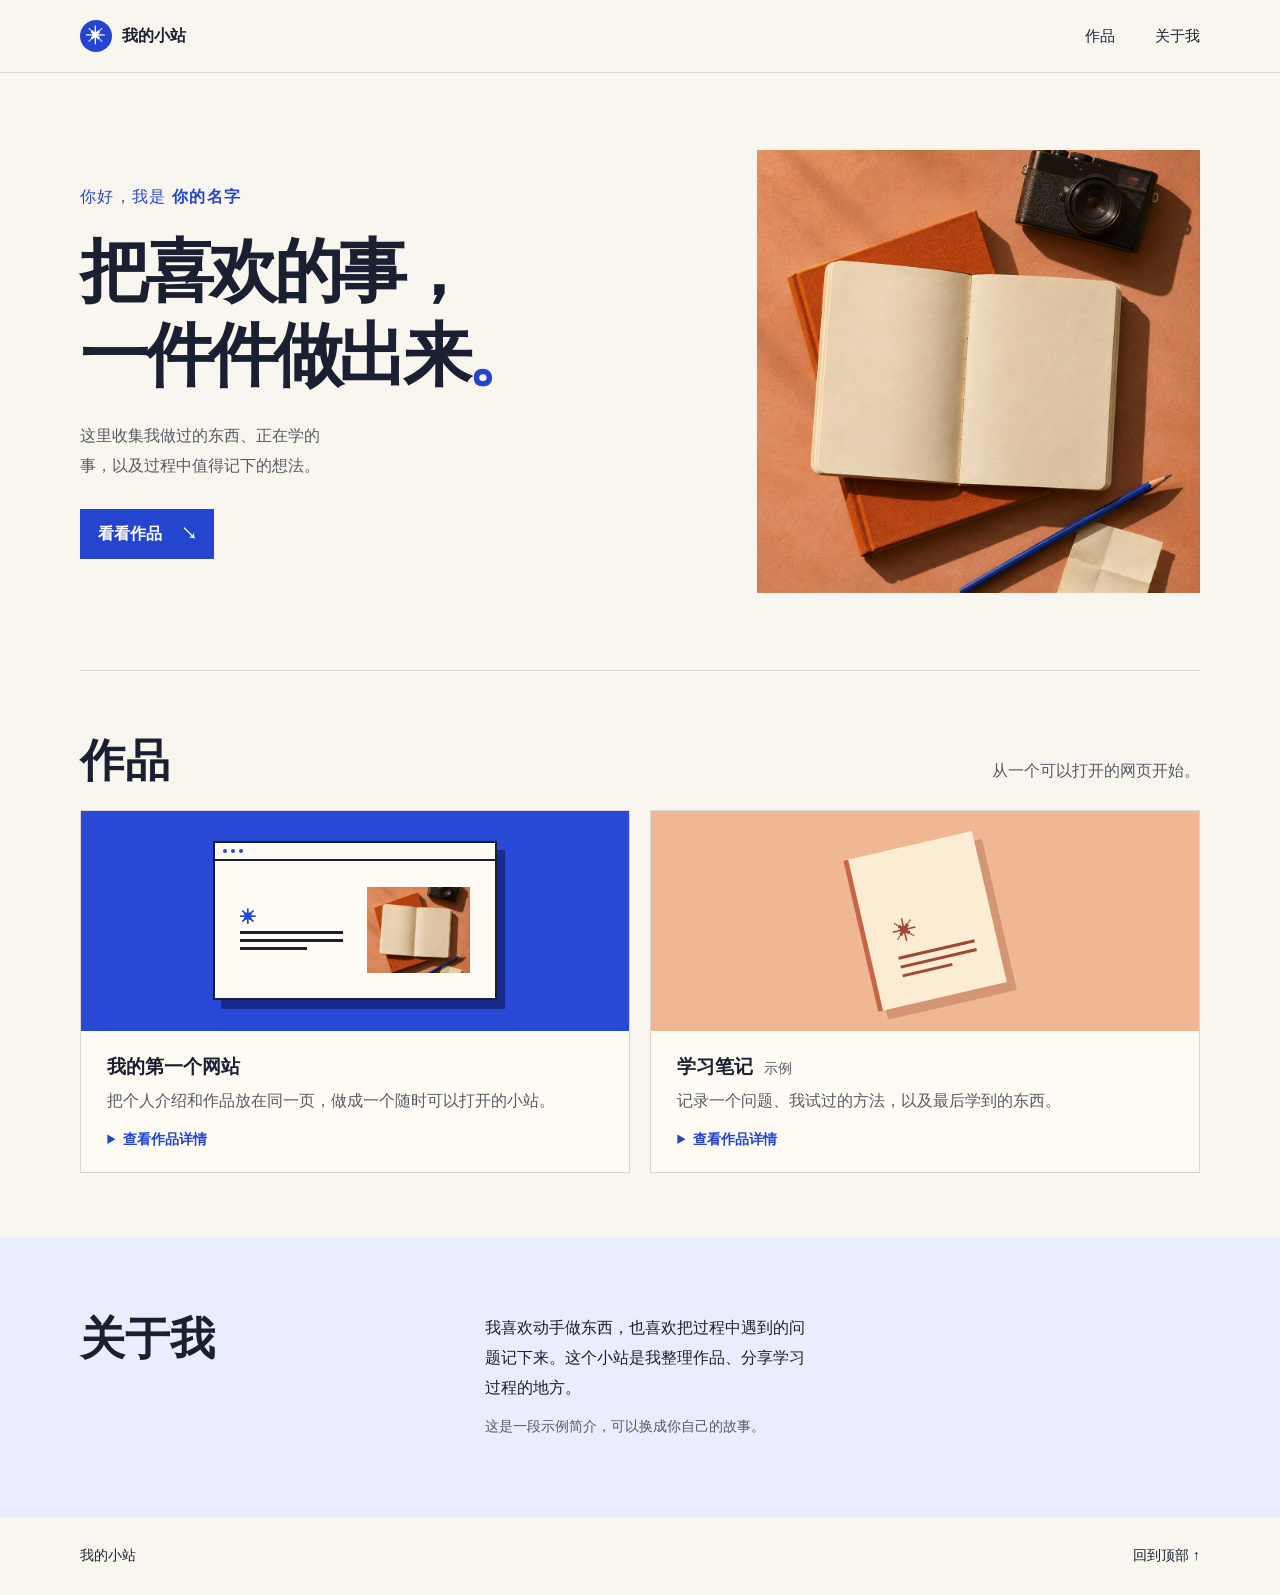
==== index.html @ 117539f8 "Add files via upload" ====
<!doctype html>
<html lang="zh-CN">
<head>
  <meta charset="utf-8">
  <meta name="viewport" content="width=device-width, initial-scale=1">
  <meta name="description" content="一个记录个人作品、兴趣和学习过程的小站。">
  <title>我的小站｜个人主页</title>
  <link rel="stylesheet" href="style.css">
</head>
<body id="top">
  <a class="skip-link" href="#main">跳到正文</a>
  <header class="site-header">
    <div class="container header-inner">
      <a class="wordmark" href="#top"><span class="mark" aria-hidden="true">✳</span> 我的小站</a>
      <nav aria-label="主导航">
        <a href="#projects">作品</a>
        <a href="#about">关于我</a>
      </nav>
    </div>
  </header>

  <main id="main">
    <section class="container hero" aria-labelledby="welcome">
      <div class="hero-content">
        <!-- 把这一行改成你的名字或昵称。 -->
        <p class="intro">你好，我是 <strong>你的名字</strong></p>
        <h1 id="welcome">把喜欢的事，<br>一件件做出来<span>。</span></h1>
        <p class="hero-description">这里收集我做过的东西、正在学的事，以及过程中值得记下的想法。</p>
        <a class="button" href="#projects">看看作品 <span aria-hidden="true">↘</span></a>
      </div>
      <img class="cover" src="assets/cover.jpg" width="1122" height="1402"
        alt="阳光下的空白速写本、橙色笔记本、蓝色铅笔和相机">
    </section>

    <section class="container projects" id="projects" aria-labelledby="projects-title">
      <div class="section-heading">
        <h2 id="projects-title">作品</h2>
        <p>从一个可以打开的网页开始。</p>
      </div>
      <div class="project-grid">
        <article class="project">
          <div class="project-art site-art" aria-hidden="true">
            <div class="mini-window">
              <div class="mini-bar"><i></i><i></i><i></i></div>
              <div class="mini-page">
                <div class="mini-copy"><b>✳</b><i></i><i></i><i></i></div>
                <img src="assets/cover.jpg" width="1122" height="1402" alt="" loading="lazy">
              </div>
            </div>
          </div>
          <div class="project-info">
            <h3>我的第一个网站</h3>
            <p>把个人介绍和作品放在同一页，做成一个随时可以打开的小站。</p>
            <details>
              <summary>查看作品详情</summary>
              <p>这个页面用 HTML 组织内容，用 CSS 调整排版和颜色。你可以打开源文件，换上自己的介绍、作品和照片。</p>
            </details>
          </div>
        </article>
        <article class="project">
          <div class="project-art notebook-art" aria-hidden="true">
            <div class="notebook"><span>✳</span><i></i><i></i><i></i></div>
          </div>
          <div class="project-info">
            <h3>学习笔记 <small>示例</small></h3>
            <p>记录一个问题、我试过的方法，以及最后学到的东西。</p>
            <details>
              <summary>查看作品详情</summary>
              <p>可以从三句话写起：今天想弄明白什么？我做了哪一步？下次要试什么？把这个例子换成你自己的第一篇笔记。</p>
            </details>
          </div>
        </article>
      </div>
    </section>

    <section class="about" id="about" aria-labelledby="about-title">
      <div class="container about-inner">
        <h2 id="about-title">关于我</h2>
        <!-- 以下为示例。写上你感兴趣的事、最近在做什么，以及这个网站想记录什么。 -->
        <div>
          <p>我喜欢动手做东西，也喜欢把过程中遇到的问题记下来。这个小站是我整理作品、分享学习过程的地方。</p>
          <p class="placeholder-note">这是一段示例简介，可以换成你自己的故事。</p>
        </div>
      </div>
    </section>
  </main>

  <footer class="container footer">
    <span>我的小站</span>
    <a href="#top">回到顶部 <span aria-hidden="true">↑</span></a>
  </footer>
</body>
</html>
---- style.css ----
:root {
  color-scheme: light;
  --page: #f8f6ef;
  --ink: #1a2031;
  --muted: #575a63;
  --blue: #2345d0;
  --line: #d9d7cf;
  --sans: "Microsoft YaHei", "PingFang SC", "Noto Sans CJK SC", sans-serif;
  --serif: "Songti SC", "STSong", "SimSun", serif;
}

*, *::before, *::after { box-sizing: border-box; }
html { scroll-behavior: smooth; }
body {
  margin: 0;
  background: var(--page);
  color: var(--ink);
  font-family: var(--sans);
  line-height: 1.65;
}
img { display: block; max-width: 100%; }
a { color: inherit; text-decoration: none; }
a:hover { color: var(--blue); }
:focus-visible { outline: 3px solid var(--blue); outline-offset: 5px; }
section[id] { scroll-margin-top: 1.5rem; }
h1, h2, h3, p { margin: 0; }

.container { width: min(1120px, calc(100% - 72px)); margin-inline: auto; }
.skip-link { position: absolute; left: 1rem; top: 1rem; translate: 0 -200%; padding: .5rem 1rem; background: white; }
.skip-link:focus { translate: 0; }
.site-header { border-bottom: 1px solid var(--line); }
.header-inner {
  min-height: 72px;
  display: flex;
  align-items: center;
  justify-content: space-between;
  gap: 1rem;
}
.wordmark { display: inline-flex; align-items: center; gap: .65rem; font-weight: 700; }
.mark {
  display: grid;
  place-items: center;
  width: 32px;
  height: 32px;
  border-radius: 50%;
  background: var(--blue);
  color: white;
  font: 1.25rem/1 sans-serif;
}
nav { display: flex; gap: clamp(1rem, 4vw, 2.5rem); font-size: .92rem; }
nav a, .footer a { padding-block: .5rem; }

.hero {
  display: grid;
  grid-template-columns: minmax(0, 1.15fr) minmax(0, .85fr);
  gap: clamp(2rem, 6vw, 5.5rem);
  align-items: center;
  padding-block: clamp(2.75rem, 6vw, 5rem);
}
.intro { margin-bottom: 1.25rem; color: var(--blue); letter-spacing: .08em; }
.hero h1 {
  font-family: var(--serif);
  font-size: clamp(2.5rem, 5.4vw, 5rem);
  font-weight: 800;
  line-height: 1.21;
  letter-spacing: -.065em;
}
.hero h1 span { color: var(--blue); }
.hero-description { margin-top: 1.45rem; max-width: 29ch; color: var(--muted); line-height: 1.9; }
.button {
  display: inline-flex;
  align-items: center;
  gap: 1.2rem;
  margin-top: 1.7rem;
  padding: .75rem 1.1rem;
  background: var(--blue);
  color: white;
  font-weight: 700;
}
.button:hover { background: #152d9d; color: white; }
.cover {
  width: 100%;
  height: auto;
  aspect-ratio: 1;
  object-fit: cover;
  background: #eebc9e;
}

.projects { border-top: 1px solid var(--line); padding-block: clamp(2.5rem, 5vw, 4.5rem); }
.section-heading { display: flex; justify-content: space-between; align-items: baseline; gap: .5rem 1.5rem; flex-wrap: wrap; margin-bottom: 1.35rem; }
h2 { font-family: var(--serif); font-size: clamp(2rem, 4vw, 2.8rem); line-height: 1.2; }
.section-heading p, .project-info p { color: var(--muted); }
.project-grid { display: grid; grid-template-columns: repeat(2, minmax(0, 1fr)); gap: 1.25rem; align-items: start; }
.project { border: 1px solid var(--line); background: #fffcf5; }
.project-art { display: grid; place-items: center; aspect-ratio: 2.5; overflow: hidden; }
.site-art { background: #2948d5; }
.mini-window { width: 52%; border: 2px solid var(--ink); background: #fffcf5; box-shadow: 8px 9px 0 #152b8d; }
.mini-bar { display: flex; align-items: center; gap: 4px; padding: 6px 8px; border-bottom: 2px solid var(--ink); }
.mini-bar i { width: 4px; height: 4px; border-radius: 50%; background: var(--blue); }
.mini-page { display: grid; grid-template-columns: 1fr 1fr; align-items: center; gap: 10%; padding: 9%; }
.mini-page img { width: 100%; height: auto; aspect-ratio: 1.2; object-fit: cover; }
.mini-copy { display: grid; gap: 5px; }
.mini-copy b { color: var(--blue); line-height: 1; }
.mini-copy i, .notebook i { height: 3px; background: currentColor; }
.mini-copy i:last-child, .notebook i:last-child { width: 65%; }
.notebook-art { background: #efb793; }
.notebook {
  display: grid;
  align-content: end;
  gap: 6px;
  width: 24%;
  aspect-ratio: .85;
  padding: 8% 4% 5% 5%;
  background: #fbecd3;
  color: #9a4b32;
  border-left: 5px solid #c56747;
  box-shadow: 8px 10px 0 #9a4b3250;
  transform: rotate(-13deg);
}
.notebook span { font-size: clamp(.85rem, 2.7vw, 1.55rem); line-height: 1; margin-bottom: .3rem; }
.project-info { padding: 1.25rem clamp(1rem, 3vw, 1.65rem); }
.project-info h3 { font-size: 1.2rem; }
.project-info h3 small { margin-left: .3rem; color: var(--muted); font-size: .72em; font-weight: 400; }
.project-info p { margin-top: .35rem; }
details { margin-top: .85rem; }
summary { width: fit-content; color: var(--blue); cursor: pointer; font-weight: 700; font-size: .9rem; }
details p { padding-block: .35rem .25rem; }

.about { background: #e9edff; padding-block: clamp(2.5rem, 6vw, 4.75rem); }
.about-inner { display: grid; grid-template-columns: 1fr 2fr; gap: 1rem 3rem; }
.about-inner p { max-width: 36ch; line-height: 1.9; }
.placeholder-note { margin-top: .6rem; color: var(--muted); font-size: .9rem; }
.footer { display: flex; justify-content: space-between; align-items: center; gap: 1rem; min-height: 78px; font-size: .9rem; }

@media (max-width: 720px) {
  .container { width: calc(100% - 40px); }
  .hero, .project-grid, .about-inner { grid-template-columns: 1fr; }
  .hero h1 { font-size: clamp(2.3rem, 9.5vw, 4rem); }
  .cover { aspect-ratio: 1.35; }
}

@media (prefers-reduced-motion: reduce) {
  html { scroll-behavior: auto; }
}
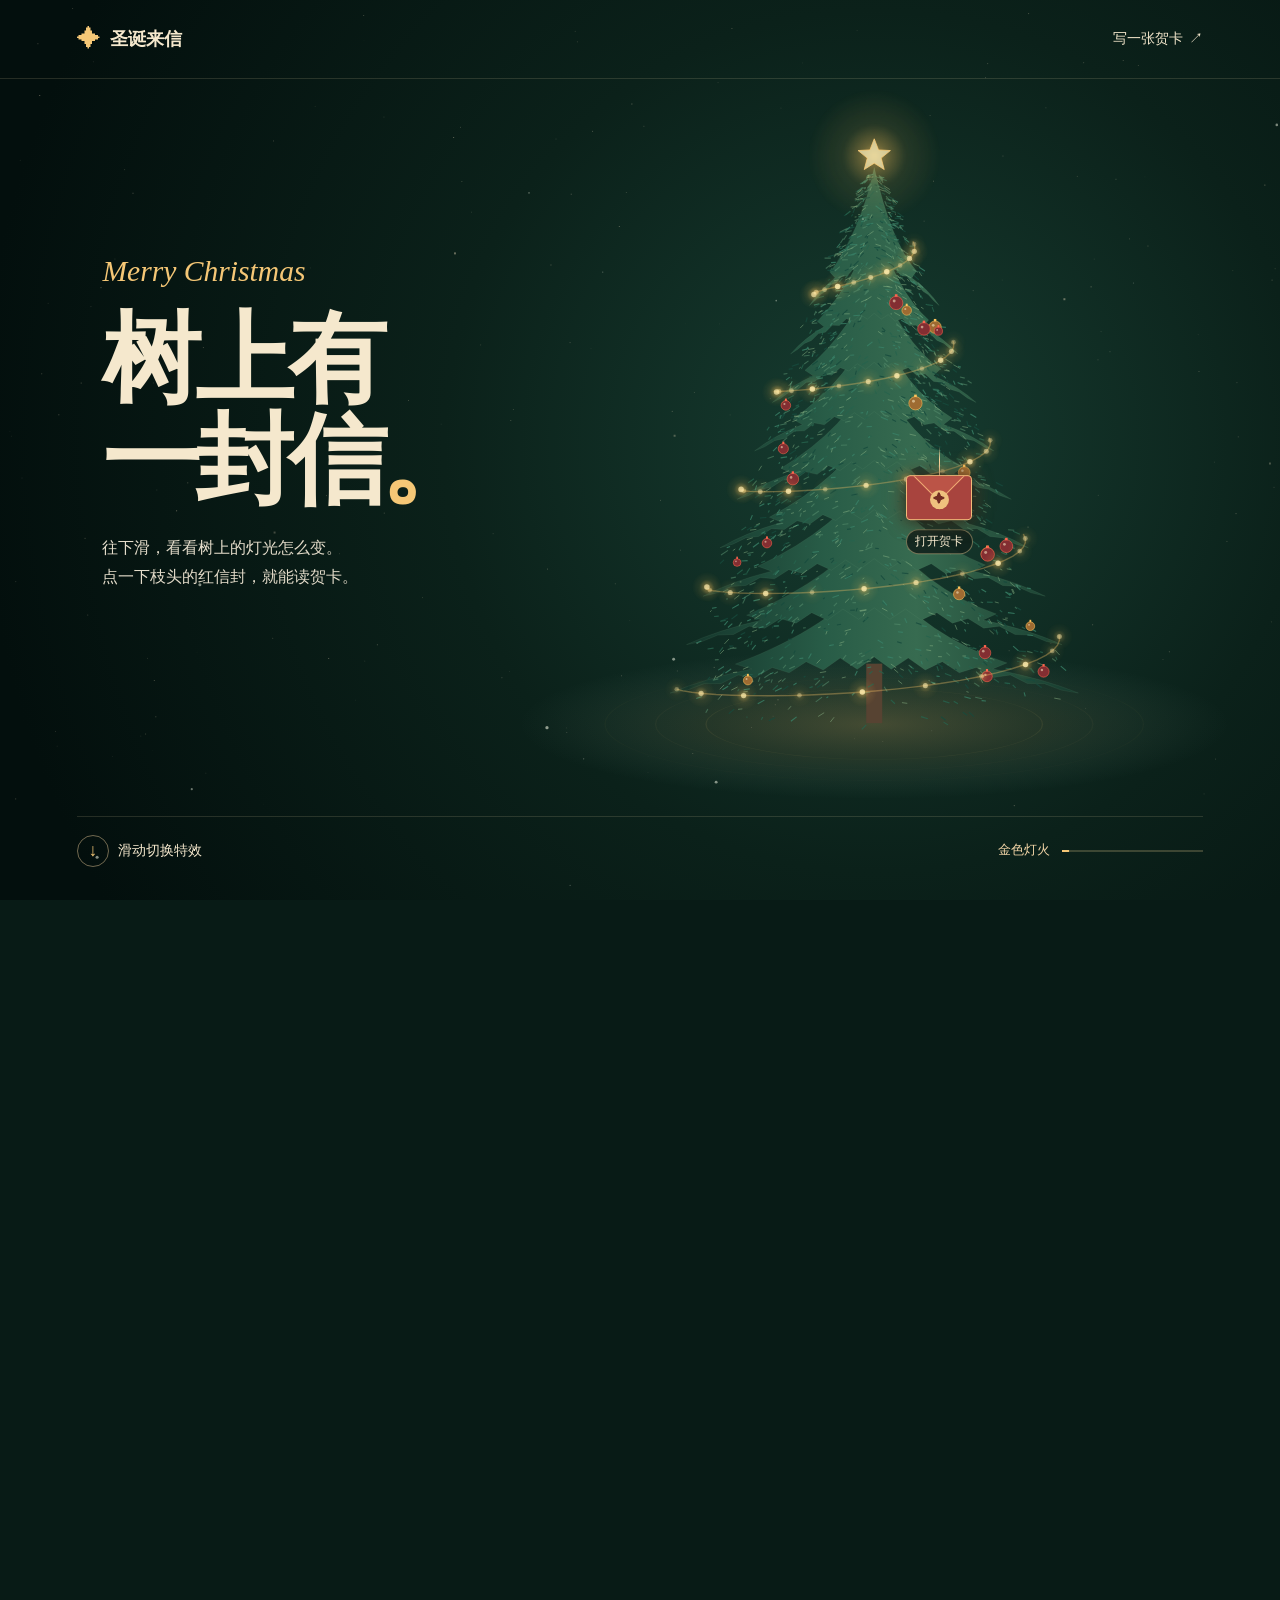
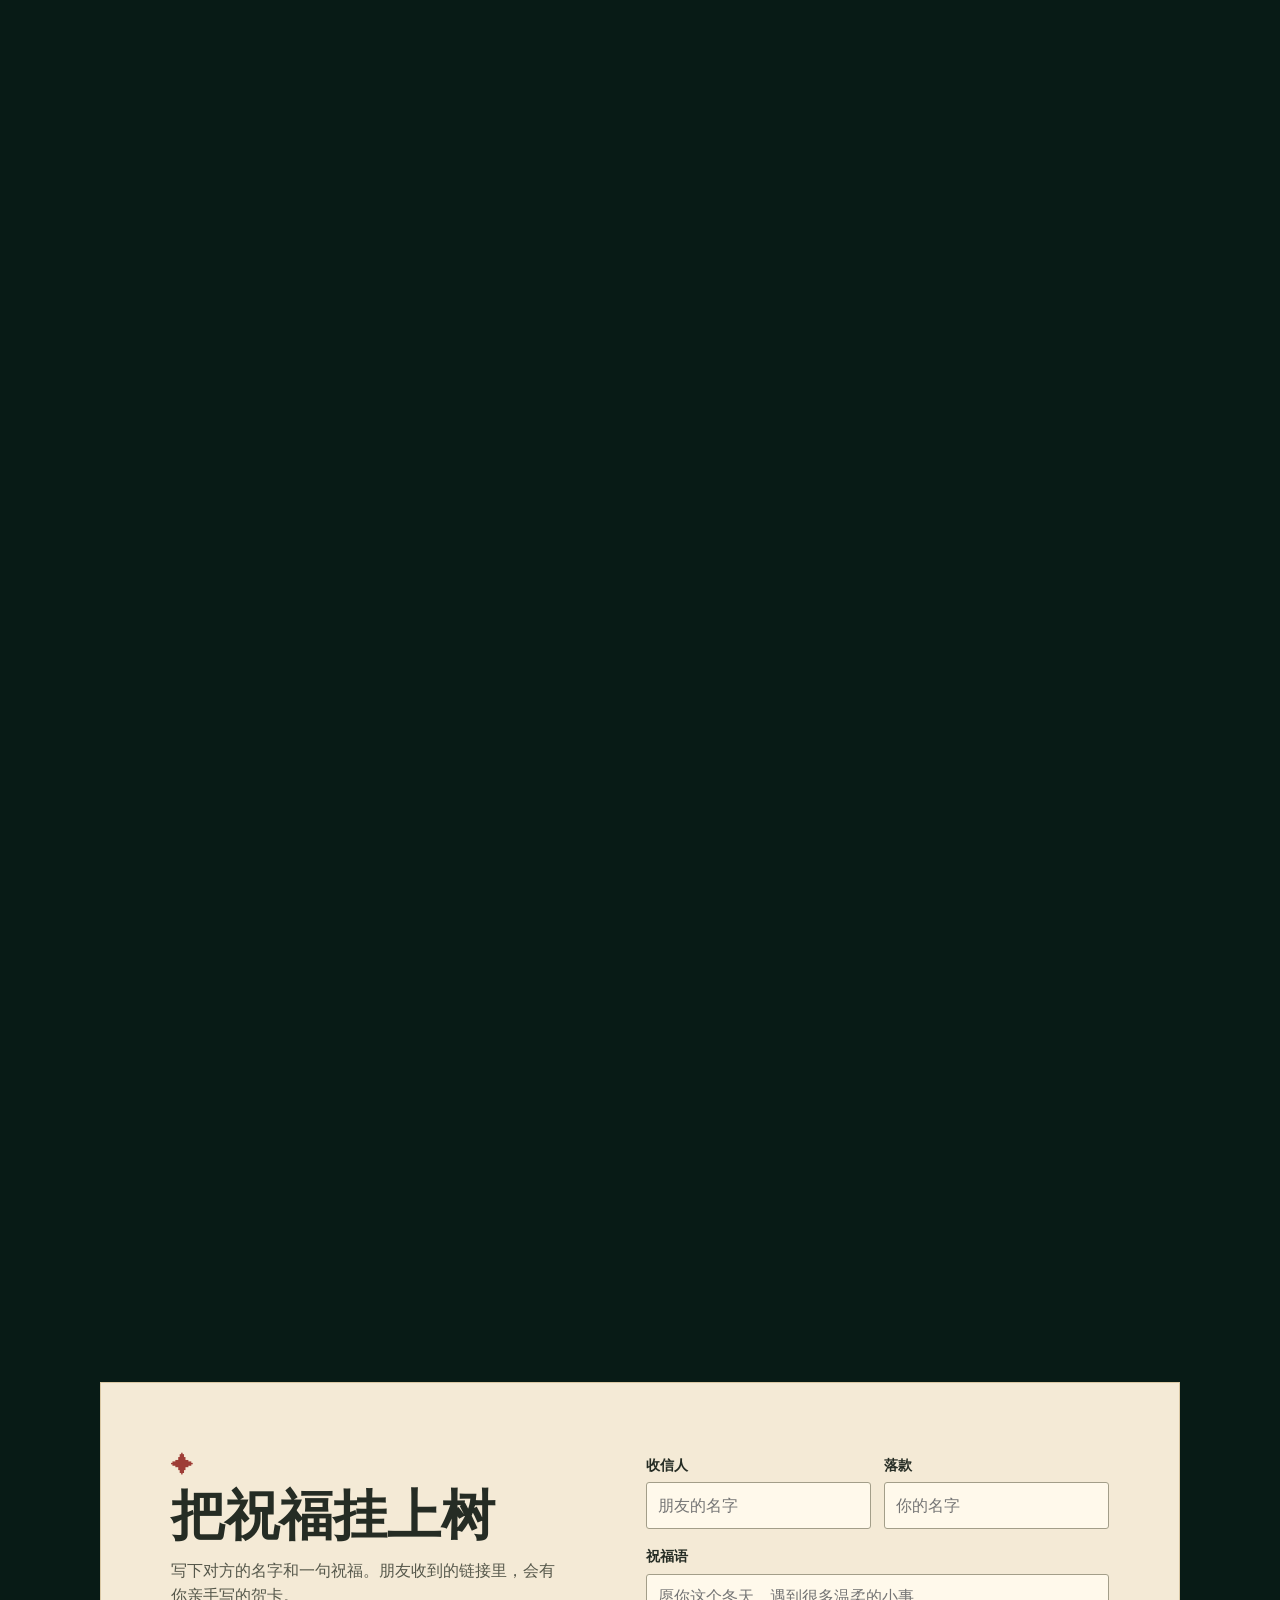
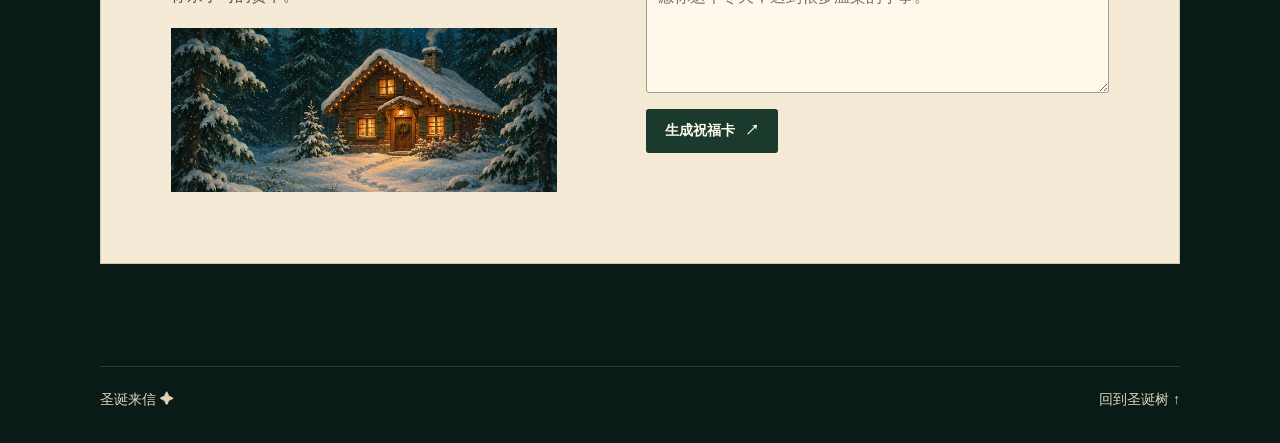
==== commit 7212a10f: "Add files via upload" ====
--- a/index.html
+++ b/index.html
@@ -3,91 +3,94 @@
 <head>
   <meta charset="utf-8">
   <meta name="viewport" content="width=device-width, initial-scale=1">
-  <meta name="description" content="一个记录个人作品、兴趣和学习过程的小站。">
-  <title>我的小站｜个人主页</title>
+  <meta name="theme-color" content="#081a15">
+  <meta name="description" content="滑动点亮圣诞树，拆开挂在枝头的祝福卡。">
+  <title>圣诞来信｜树上有一封信</title>
   <link rel="stylesheet" href="style.css">
+  <script src="tree.js" defer></script>
+  <script src="card.js" defer></script>
 </head>
 <body id="top">
-  <a class="skip-link" href="#main">跳到正文</a>
-  <header class="site-header">
-    <div class="container header-inner">
-      <a class="wordmark" href="#top"><span class="mark" aria-hidden="true">✳</span> 我的小站</a>
-      <nav aria-label="主导航">
-        <a href="#projects">作品</a>
-        <a href="#about">关于我</a>
-      </nav>
-    </div>
-  </header>
+  <a class="skip-link" href="#tree-card">跳到圣诞贺卡</a>
+  <main>
+    <section class="tree-track" id="greeting" aria-labelledby="tree-title">
+      <div class="scene">
+        <canvas id="tree-scene" aria-hidden="true"></canvas>
+        <header class="site-header">
+          <a class="wordmark" href="#greeting"><span aria-hidden="true">✦</span> 圣诞来信</a>
+          <nav aria-label="主导航"><a href="#compose">写一张贺卡 <span aria-hidden="true">↗</span></a></nav>
+        </header>
 
-  <main id="main">
-    <section class="container hero" aria-labelledby="welcome">
-      <div class="hero-content">
-        <!-- 把这一行改成你的名字或昵称。 -->
-        <p class="intro">你好，我是 <strong>你的名字</strong></p>
-        <h1 id="welcome">把喜欢的事，<br>一件件做出来<span>。</span></h1>
-        <p class="hero-description">这里收集我做过的东西、正在学的事，以及过程中值得记下的想法。</p>
-        <a class="button" href="#projects">看看作品 <span aria-hidden="true">↘</span></a>
-      </div>
-      <img class="cover" src="assets/cover.jpg" width="1122" height="1402"
-        alt="阳光下的空白速写本、橙色笔记本、蓝色铅笔和相机">
-    </section>
+        <div class="scene-copy">
+          <p class="holiday" lang="en">Merry Christmas</p>
+          <h1 id="tree-title">树上有<br>一封信<span>。</span></h1>
+          <p class="scene-description">往下滑，看看树上的灯光怎么变。<br>点一下枝头的红信封，就能读贺卡。</p>
+        </div>
 
-    <section class="container projects" id="projects" aria-labelledby="projects-title">
-      <div class="section-heading">
-        <h2 id="projects-title">作品</h2>
-        <p>从一个可以打开的网页开始。</p>
-      </div>
-      <div class="project-grid">
-        <article class="project">
-          <div class="project-art site-art" aria-hidden="true">
-            <div class="mini-window">
-              <div class="mini-bar"><i></i><i></i><i></i></div>
-              <div class="mini-page">
-                <div class="mini-copy"><b>✳</b><i></i><i></i><i></i></div>
-                <img src="assets/cover.jpg" width="1122" height="1402" alt="" loading="lazy">
-              </div>
-            </div>
+        <button class="tree-card" id="tree-card" type="button" data-open-card aria-haspopup="dialog">
+          <span class="card-string" aria-hidden="true"></span>
+          <span class="envelope" aria-hidden="true"><i>✦</i></span>
+          <span class="tree-card-label">打开贺卡</span>
+        </button>
+
+        <div class="scene-controls">
+          <button class="scroll-cue" id="scroll-cue" type="button">
+            <span class="scroll-arrow" aria-hidden="true">↓</span><span>滑动切换特效</span>
+          </button>
+          <div class="scene-progress" aria-hidden="true">
+            <span id="scene-phase">金色灯火</span>
+            <span class="progress-track"><span id="progress-fill"></span></span>
           </div>
-          <div class="project-info">
-            <h3>我的第一个网站</h3>
-            <p>把个人介绍和作品放在同一页，做成一个随时可以打开的小站。</p>
-            <details>
-              <summary>查看作品详情</summary>
-              <p>这个页面用 HTML 组织内容，用 CSS 调整排版和颜色。你可以打开源文件，换上自己的介绍、作品和照片。</p>
-            </details>
-          </div>
-        </article>
-        <article class="project">
-          <div class="project-art notebook-art" aria-hidden="true">
-            <div class="notebook"><span>✳</span><i></i><i></i><i></i></div>
-          </div>
-          <div class="project-info">
-            <h3>学习笔记 <small>示例</small></h3>
-            <p>记录一个问题、我试过的方法，以及最后学到的东西。</p>
-            <details>
-              <summary>查看作品详情</summary>
-              <p>可以从三句话写起：今天想弄明白什么？我做了哪一步？下次要试什么？把这个例子换成你自己的第一篇笔记。</p>
-            </details>
-          </div>
-        </article>
+        </div>
+
+        <noscript><p class="noscript-note">请开启 JavaScript 观看圣诞树并打开贺卡。</p></noscript>
       </div>
     </section>
 
-    <section class="about" id="about" aria-labelledby="about-title">
-      <div class="container about-inner">
-        <h2 id="about-title">关于我</h2>
-        <!-- 以下为示例。写上你感兴趣的事、最近在做什么，以及这个网站想记录什么。 -->
-        <div>
-          <p>我喜欢动手做东西，也喜欢把过程中遇到的问题记下来。这个小站是我整理作品、分享学习过程的地方。</p>
-          <p class="placeholder-note">这是一段示例简介，可以换成你自己的故事。</p>
+    <section class="compose" id="compose" aria-labelledby="compose-title">
+      <div class="compose-copy">
+        <span class="section-star" aria-hidden="true">✦</span>
+        <h2 id="compose-title">把祝福挂上树</h2>
+        <p>写下对方的名字和一句祝福。朋友收到的链接里，会有你亲手写的贺卡。</p>
+        <img class="compose-image" src="assets/christmas-eve.jpg" width="1536" height="1024"
+          alt="雪夜里亮着暖灯的松林小屋" loading="lazy">
+      </div>
+      <form id="card-form">
+        <div class="form-row">
+          <label>收信人 <input name="to" maxlength="24" placeholder="朋友的名字" autocomplete="off"></label>
+          <label>落款 <input name="from" maxlength="24" placeholder="你的名字" autocomplete="off"></label>
         </div>
-      </div>
+        <label>祝福语
+          <textarea name="wish" maxlength="160" rows="4" placeholder="愿你这个冬天，遇到很多温柔的小事。"></textarea>
+        </label>
+        <button class="button button-green" type="submit">生成祝福卡 <span aria-hidden="true">↗</span></button>
+        <div class="share-result" id="share-result" hidden>
+          <div class="share-fields" id="share-fields" hidden>
+            <label>你的分享链接 <input id="share-link" readonly spellcheck="false"></label>
+            <button class="button button-outline" id="copy-link" type="button">复制链接</button>
+          </div>
+          <p class="status" id="share-status" role="status"></p>
+          <button class="text-button" type="button" data-open-card aria-haspopup="dialog">预览贺卡 <span aria-hidden="true">↗</span></button>
+        </div>
+      </form>
     </section>
   </main>
 
-  <footer class="container footer">
-    <span>我的小站</span>
-    <a href="#top">回到顶部 <span aria-hidden="true">↑</span></a>
+  <footer class="site-footer">
+    <span>圣诞来信 <span aria-hidden="true">✦</span></span>
+    <a href="#greeting">回到圣诞树 <span aria-hidden="true">↑</span></a>
   </footer>
+
+  <dialog class="letter" id="christmas-letter" aria-labelledby="card-recipient">
+    <article class="letter-paper">
+      <form method="dialog" class="close-form">
+        <button class="close-card" type="submit" aria-label="关闭贺卡" autofocus>×</button>
+      </form>
+      <p class="letter-holiday" lang="en"><span aria-hidden="true">✦</span> Merry Christmas</p>
+      <h2 id="card-recipient">给正在读这封信的你</h2>
+      <p id="card-message">愿你今晚睡得安稳，明早醒来有好心情。愿新的一年，有人陪你走很远的路，也有许多小事让你忍不住笑。圣诞快乐！</p>
+      <p id="card-sender">—— 圣诞来信</p>
+    </article>
+  </dialog>
 </body>
-</html>
+</html>
--- a/style.css
+++ b/style.css
@@ -1,144 +1,292 @@
 :root {
-  color-scheme: light;
-  --page: #f8f6ef;
-  --ink: #1a2031;
-  --muted: #575a63;
-  --blue: #2345d0;
-  --line: #d9d7cf;
+  color-scheme: dark;
+  --night: #081b16;
+  --forest: #1a3a2d;
+  --paper: #fff9eb;
+  --cream: #f5e8cd;
+  --gold: #f5c776;
+  --ink: #252c24;
+  --muted: #56584b;
+  --red: #9e3d36;
+  --serif: "Songti SC", "STSong", "SimSun", serif;
   --sans: "Microsoft YaHei", "PingFang SC", "Noto Sans CJK SC", sans-serif;
-  --serif: "Songti SC", "STSong", "SimSun", serif;
+  --accent: Georgia, "Times New Roman", serif;
 }
 
 *, *::before, *::after { box-sizing: border-box; }
 html { scroll-behavior: smooth; }
-body {
-  margin: 0;
-  background: var(--page);
-  color: var(--ink);
-  font-family: var(--sans);
-  line-height: 1.65;
-}
+body { margin: 0; background: var(--night); color: var(--cream); font: 1rem/1.6 var(--sans); }
+a { color: inherit; text-decoration: none; }
 img { display: block; max-width: 100%; }
-a { color: inherit; text-decoration: none; }
-a:hover { color: var(--blue); }
-:focus-visible { outline: 3px solid var(--blue); outline-offset: 5px; }
-section[id] { scroll-margin-top: 1.5rem; }
+button { font-family: inherit; }
 h1, h2, h3, p { margin: 0; }
-
-.container { width: min(1120px, calc(100% - 72px)); margin-inline: auto; }
-.skip-link { position: absolute; left: 1rem; top: 1rem; translate: 0 -200%; padding: .5rem 1rem; background: white; }
+h1, h2 { font: 800 2.5rem/1.12 var(--serif); }
+[hidden] { display: none !important; }
+:focus-visible { outline: 2px solid #f4b86b; outline-offset: 5px; }
+.skip-link { position: fixed; z-index: 9; top: .75rem; left: .75rem; translate: 0 -200%; padding: .65rem 1rem; background: var(--paper); color: var(--ink); }
 .skip-link:focus { translate: 0; }
-.site-header { border-bottom: 1px solid var(--line); }
-.header-inner {
-  min-height: 72px;
+
+.tree-track { position: relative; height: 320vh; height: 320svh; }
+.scene {
+  position: sticky;
+  top: 0;
+  height: 100vh;
+  height: 100svh;
+  min-height: 440px;
+  overflow: hidden;
+  isolation: isolate;
+  background: radial-gradient(ellipse at 68% 55%, #153c30, #071a14 58%, #04110e 90%);
+}
+#tree-scene { position: absolute; inset: 0; z-index: -1; width: 100%; height: 100%; pointer-events: none; }
+.site-header {
+  position: absolute;
+  inset: 0 0 auto;
+  display: flex;
+  align-items: center;
+  justify-content: space-between;
+  min-height: 79px;
+  gap: .8rem;
+  padding-inline: clamp(1.25rem, 6vw, 6rem);
+  border-bottom: 1px solid #eed9ac25;
+}
+.wordmark { display: flex; align-items: center; gap: .6rem; font: 800 1.15rem/1.2 var(--serif); white-space: nowrap; }
+.wordmark span { color: var(--gold); font: 1.5rem/1 var(--accent); }
+.site-header nav a { display: inline-flex; align-items: center; gap: .4rem; min-height: 44px; font-size: .9rem; }
+.site-header a:hover, .site-footer a:hover { color: var(--gold); }
+
+.scene-copy {
+  position: absolute;
+  top: 28%;
+  left: clamp(1.25rem, 8vw, 8rem);
+  max-width: 38%;
+}
+.holiday {
+  margin-bottom: clamp(.55rem, 1.5vw, 1.15rem);
+  color: var(--gold);
+  font: italic clamp(1.1rem, 2.4vw, 1.85rem)/1.3 var(--accent);
+}
+.scene h1 { font-size: clamp(3.25rem, 7.7vw, 8.1rem); letter-spacing: -.065em; line-height: 1.03; }
+.scene h1 span { color: var(--gold); }
+.scene-description { margin-top: 1.4rem; color: #e4dcca; line-height: 1.8; }
+
+.tree-card {
+  position: absolute;
+  top: 56%;
+  left: 73%;
+  display: grid;
+  justify-items: center;
+  gap: .55rem;
+  transform: translate(-50%, -20%);
+  z-index: 2;
+  min-width: 76px;
+  padding: 0;
+  border: 0;
+  border-radius: 4px;
+  background: transparent;
+  color: var(--cream);
+  cursor: pointer;
+}
+.card-string { position: absolute; top: -29px; left: 50%; width: 1px; height: 30px; background: linear-gradient(transparent, #ffdaa0 44%); }
+.envelope {
+  position: relative;
+  width: 66px;
+  height: 45px;
+  display: grid;
+  place-items: center;
+  overflow: hidden;
+  border: 1px solid #f5ba79;
+  border-radius: 4px;
+  background: #a8443e;
+  box-shadow: 0 2px 18px #080805c9, 0 0 22px #e9975466;
+  transition: transform .22s ease, background .22s ease;
+}
+.envelope::before {
+  content: "";
+  position: absolute;
+  top: -30px;
+  width: 46px;
+  height: 46px;
+  transform: rotate(45deg);
+  border: 1px solid #f0aa73;
+  background: #bb5447;
+}
+.envelope i {
+  position: relative;
+  display: grid;
+  place-items: center;
+  width: 19px;
+  height: 19px;
+  margin-top: 3px;
+  border-radius: 50%;
+  background: #efc17e;
+  color: #732c23;
+  font: normal .78rem/1 var(--accent);
+}
+.tree-card:hover .envelope, .tree-card:focus-visible .envelope { transform: translateY(-4px) rotate(-5deg); background: #bf5549; }
+.tree-card-label {
+  padding: .2rem .55rem;
+  border: 1px solid #f9dba16b;
+  border-radius: 100px;
+  white-space: nowrap;
+  background: #12241de8;
+  color: #fff2d5;
+  font-size: .78rem;
+}
+.scene-controls {
+  position: absolute;
   display: flex;
   align-items: center;
   justify-content: space-between;
   gap: 1rem;
-}
-.wordmark { display: inline-flex; align-items: center; gap: .65rem; font-weight: 700; }
-.mark {
+  inset: auto clamp(1.25rem, 6vw, 6rem) clamp(1rem, 3.5vh, 2.4rem);
+  padding-top: 1rem;
+  border-top: 1px solid #eed9ac25;
+}
+.scroll-cue {
+  display: inline-flex;
+  align-items: center;
+  gap: .55rem;
+  min-height: 36px;
+  padding: 0;
+  border: 0;
+  background: transparent;
+  color: var(--cream);
+  cursor: pointer;
+  font-size: .85rem;
+  white-space: nowrap;
+}
+.scroll-arrow {
   display: grid;
   place-items: center;
   width: 32px;
   height: 32px;
+  border: 1px solid #f2d29d75;
   border-radius: 50%;
-  background: var(--blue);
-  color: white;
-  font: 1.25rem/1 sans-serif;
-}
-nav { display: flex; gap: clamp(1rem, 4vw, 2.5rem); font-size: .92rem; }
-nav a, .footer a { padding-block: .5rem; }
-
-.hero {
-  display: grid;
-  grid-template-columns: minmax(0, 1.15fr) minmax(0, .85fr);
-  gap: clamp(2rem, 6vw, 5.5rem);
-  align-items: center;
-  padding-block: clamp(2.75rem, 6vw, 5rem);
-}
-.intro { margin-bottom: 1.25rem; color: var(--blue); letter-spacing: .08em; }
-.hero h1 {
-  font-family: var(--serif);
-  font-size: clamp(2.5rem, 5.4vw, 5rem);
-  font-weight: 800;
-  line-height: 1.21;
-  letter-spacing: -.065em;
-}
-.hero h1 span { color: var(--blue); }
-.hero-description { margin-top: 1.45rem; max-width: 29ch; color: var(--muted); line-height: 1.9; }
+  color: var(--gold);
+  font-size: 1.1rem;
+}
+.scroll-cue:hover .scroll-arrow { background: #f8d99820; }
+.scene-progress { display: flex; align-items: center; gap: .75rem; color: #f1d4a6; font-size: .81rem; white-space: nowrap; }
+.progress-track { display: block; width: clamp(45px, 11vw, 150px); height: 2px; overflow: hidden; background: #e6ca8d3b; }
+#progress-fill { display: block; width: 100%; height: 100%; background: var(--gold); transform: scaleX(.05); transform-origin: left; }
+.noscript-note { position: absolute; bottom: 5rem; right: 1.25rem; max-width: 16rem; }
+
+.compose {
+  color-scheme: light;
+  display: grid;
+  grid-template-columns: minmax(0, 1fr) minmax(0, 1.2fr);
+  align-items: start;
+  gap: clamp(1.5rem, 7vw, 6.2rem);
+  max-width: 1080px;
+  margin: clamp(3rem, 8vw, 7.5rem) auto;
+  padding: clamp(1.6rem, 6vw, 4.4rem);
+  width: calc(100% - 36px);
+  border: 1px solid #dac8a4;
+  background: #f4ead6;
+  color: var(--ink);
+}
+.compose-copy h2 { font-size: clamp(2rem, 4.5vw, 3.4rem); }
+.section-star { color: var(--red); font: 1.45rem/1 var(--accent); display: inline-block; margin-bottom: .55rem; }
+.compose-copy p { margin-top: .7rem; color: var(--muted); }
+.compose-image { margin-top: 1.2rem; width: 100%; height: auto; aspect-ratio: 2.35; object-fit: cover; object-position: 60% center; }
+
+#card-form { display: grid; gap: 1rem; min-width: 0; }
+.form-row { display: grid; grid-template-columns: repeat(2, minmax(0, 1fr)); gap: .8rem; }
+label { display: grid; align-content: start; gap: .35rem; min-width: 0; font-size: .9rem; font-weight: 700; }
+input, textarea {
+  width: 100%;
+  min-width: 0;
+  padding: .65rem .7rem;
+  border: 1px solid #a39e89;
+  border-radius: 3px;
+  background: var(--paper);
+  color: var(--ink);
+  font: 400 1rem/1.5 var(--sans);
+}
+textarea { resize: vertical; }
 .button {
   display: inline-flex;
-  align-items: center;
-  gap: 1.2rem;
-  margin-top: 1.7rem;
-  padding: .75rem 1.1rem;
-  background: var(--blue);
-  color: white;
-  font-weight: 700;
-}
-.button:hover { background: #152d9d; color: white; }
-.cover {
-  width: 100%;
-  height: auto;
-  aspect-ratio: 1;
-  object-fit: cover;
-  background: #eebc9e;
-}
-
-.projects { border-top: 1px solid var(--line); padding-block: clamp(2.5rem, 5vw, 4.5rem); }
-.section-heading { display: flex; justify-content: space-between; align-items: baseline; gap: .5rem 1.5rem; flex-wrap: wrap; margin-bottom: 1.35rem; }
-h2 { font-family: var(--serif); font-size: clamp(2rem, 4vw, 2.8rem); line-height: 1.2; }
-.section-heading p, .project-info p { color: var(--muted); }
-.project-grid { display: grid; grid-template-columns: repeat(2, minmax(0, 1fr)); gap: 1.25rem; align-items: start; }
-.project { border: 1px solid var(--line); background: #fffcf5; }
-.project-art { display: grid; place-items: center; aspect-ratio: 2.5; overflow: hidden; }
-.site-art { background: #2948d5; }
-.mini-window { width: 52%; border: 2px solid var(--ink); background: #fffcf5; box-shadow: 8px 9px 0 #152b8d; }
-.mini-bar { display: flex; align-items: center; gap: 4px; padding: 6px 8px; border-bottom: 2px solid var(--ink); }
-.mini-bar i { width: 4px; height: 4px; border-radius: 50%; background: var(--blue); }
-.mini-page { display: grid; grid-template-columns: 1fr 1fr; align-items: center; gap: 10%; padding: 9%; }
-.mini-page img { width: 100%; height: auto; aspect-ratio: 1.2; object-fit: cover; }
-.mini-copy { display: grid; gap: 5px; }
-.mini-copy b { color: var(--blue); line-height: 1; }
-.mini-copy i, .notebook i { height: 3px; background: currentColor; }
-.mini-copy i:last-child, .notebook i:last-child { width: 65%; }
-.notebook-art { background: #efb793; }
-.notebook {
-  display: grid;
-  align-content: end;
-  gap: 6px;
-  width: 24%;
-  aspect-ratio: .85;
-  padding: 8% 4% 5% 5%;
-  background: #fbecd3;
-  color: #9a4b32;
-  border-left: 5px solid #c56747;
-  box-shadow: 8px 10px 0 #9a4b3250;
-  transform: rotate(-13deg);
-}
-.notebook span { font-size: clamp(.85rem, 2.7vw, 1.55rem); line-height: 1; margin-bottom: .3rem; }
-.project-info { padding: 1.25rem clamp(1rem, 3vw, 1.65rem); }
-.project-info h3 { font-size: 1.2rem; }
-.project-info h3 small { margin-left: .3rem; color: var(--muted); font-size: .72em; font-weight: 400; }
-.project-info p { margin-top: .35rem; }
-details { margin-top: .85rem; }
-summary { width: fit-content; color: var(--blue); cursor: pointer; font-weight: 700; font-size: .9rem; }
-details p { padding-block: .35rem .25rem; }
-
-.about { background: #e9edff; padding-block: clamp(2.5rem, 6vw, 4.75rem); }
-.about-inner { display: grid; grid-template-columns: 1fr 2fr; gap: 1rem 3rem; }
-.about-inner p { max-width: 36ch; line-height: 1.9; }
-.placeholder-note { margin-top: .6rem; color: var(--muted); font-size: .9rem; }
-.footer { display: flex; justify-content: space-between; align-items: center; gap: 1rem; min-height: 78px; font-size: .9rem; }
-
-@media (max-width: 720px) {
-  .container { width: calc(100% - 40px); }
-  .hero, .project-grid, .about-inner { grid-template-columns: 1fr; }
-  .hero h1 { font-size: clamp(2.3rem, 9.5vw, 4rem); }
-  .cover { aspect-ratio: 1.35; }
-}
-
+  width: fit-content;
+  align-items: center;
+  justify-content: center;
+  gap: .65rem;
+  min-height: 44px;
+  padding: .7rem 1.1rem;
+  border: 1px solid transparent;
+  border-radius: 3px;
+  font: 700 .9rem/1.2 var(--sans);
+  cursor: pointer;
+}
+.button-green { background: var(--forest); color: var(--paper); }
+.button-green:hover { background: #315742; }
+.button-outline { color: var(--forest); background: var(--paper); border-color: #89907f; white-space: nowrap; }
+.button-outline:hover { background: #eadfc9; }
+.share-result { display: grid; gap: .65rem; padding-top: 1rem; border-top: 1px solid #c6baa1; }
+.share-fields { display: grid; grid-template-columns: minmax(0, 1fr) auto; align-items: end; gap: .65rem; }
+.status { color: var(--muted); font-size: .9rem; }
+.text-button { width: fit-content; padding: .25rem 0; border: 0; background: none; color: var(--forest); cursor: pointer; font-size: .9rem; text-decoration: underline; text-underline-offset: 3px; }
+
+.letter {
+  color-scheme: light;
+  width: min(560px, calc(100% - 34px));
+  max-height: calc(100% - 32px);
+  padding: 0;
+  border: 1px solid #cc9f65;
+  background: #fff8e8;
+  color: var(--ink);
+  box-shadow: 0 16px 90px #0008;
+}
+.letter::backdrop { background: #06110ce0; backdrop-filter: blur(5px); }
+.letter[open] { animation: reveal .27s ease-out both; }
+@keyframes reveal {
+  from { opacity: 0; transform: translateY(16px) scale(.97); }
+  to { opacity: 1; transform: translateY(0) scale(1); }
+}
+.letter-paper {
+  position: relative;
+  margin: .65rem;
+  border: 1px solid #d9b684;
+  padding: clamp(1.55rem, 5vw, 3.5rem);
+  background: radial-gradient(ellipse at top, #fffaf1, #fcf0d8);
+}
+.close-form { position: absolute; top: .5rem; right: .5rem; }
+.close-card { display: grid; place-items: center; width: 40px; height: 40px; border: 1px solid #af8b65; border-radius: 50%; background: none; color: var(--red); font-size: 1.5rem; line-height: 1; cursor: pointer; }
+.close-card:hover { background: #f3dfc2; }
+.letter-holiday { margin: .4rem 2rem .8rem 0; color: var(--red); font: italic 1.15rem/1.25 var(--accent); }
+.letter-holiday span { font-style: normal; }
+#card-recipient { margin-right: 1rem; font-size: clamp(1.6rem, 4.5vw, 2.55rem); overflow-wrap: anywhere; }
+#card-message, #card-sender { margin-top: 1.15rem; white-space: pre-wrap; overflow-wrap: anywhere; line-height: 1.85; }
+#card-sender { color: var(--red); text-align: end; font-weight: 700; }
+body:has(dialog[open]) { overflow: hidden; }
+.site-footer { display: flex; justify-content: space-between; gap: 1rem; max-width: 1080px; width: calc(100% - 36px); margin-inline: auto; padding-block: 1.3rem 2rem; border-top: 1px solid #eed9ac25; color: #ddd2b9; font-size: .89rem; }
+
+@media (max-width: 750px) {
+  .tree-track { height: 300vh; height: 300svh; }
+  .site-header { min-height: 62px; }
+  .scene-copy { top: 12%; max-width: calc(100% - 2.5rem); }
+  .holiday { font-size: 1.13rem; }
+  .scene h1 { font-size: clamp(2.9rem, 10vw, 5.15rem); }
+  .scene h1 br { display: none; }
+  .scene-description { font-size: .85rem; margin-top: .45rem; }
+  .scene-controls { padding-top: .55rem; }
+  .envelope { width: 54px; height: 39px; }
+  .envelope::before { top: -31px; }
+  .card-string { top: -20px; height: 21px; }
+  .compose { grid-template-columns: 1fr; }
+  .compose-image { aspect-ratio: 3.2; }
+}
+@media (max-width: 360px) {
+  .scene h1 { font-size: clamp(2.15rem, 10.75vw, 2.9rem); }
+  .form-row, .share-fields { grid-template-columns: 1fr; }
+}
+@media (max-height: 540px) and (min-width: 751px) {
+  .site-header { min-height: 56px; }
+  .scene-copy { top: 21%; }
+  .scene h1 { font-size: clamp(2.9rem, 7vw, 5.3rem); }
+  .scene-description { margin-top: .6rem; }
+}
 @media (prefers-reduced-motion: reduce) {
   html { scroll-behavior: auto; }
-}
+  .letter[open] { animation: none; }
+  .envelope { transition: none; }
+}
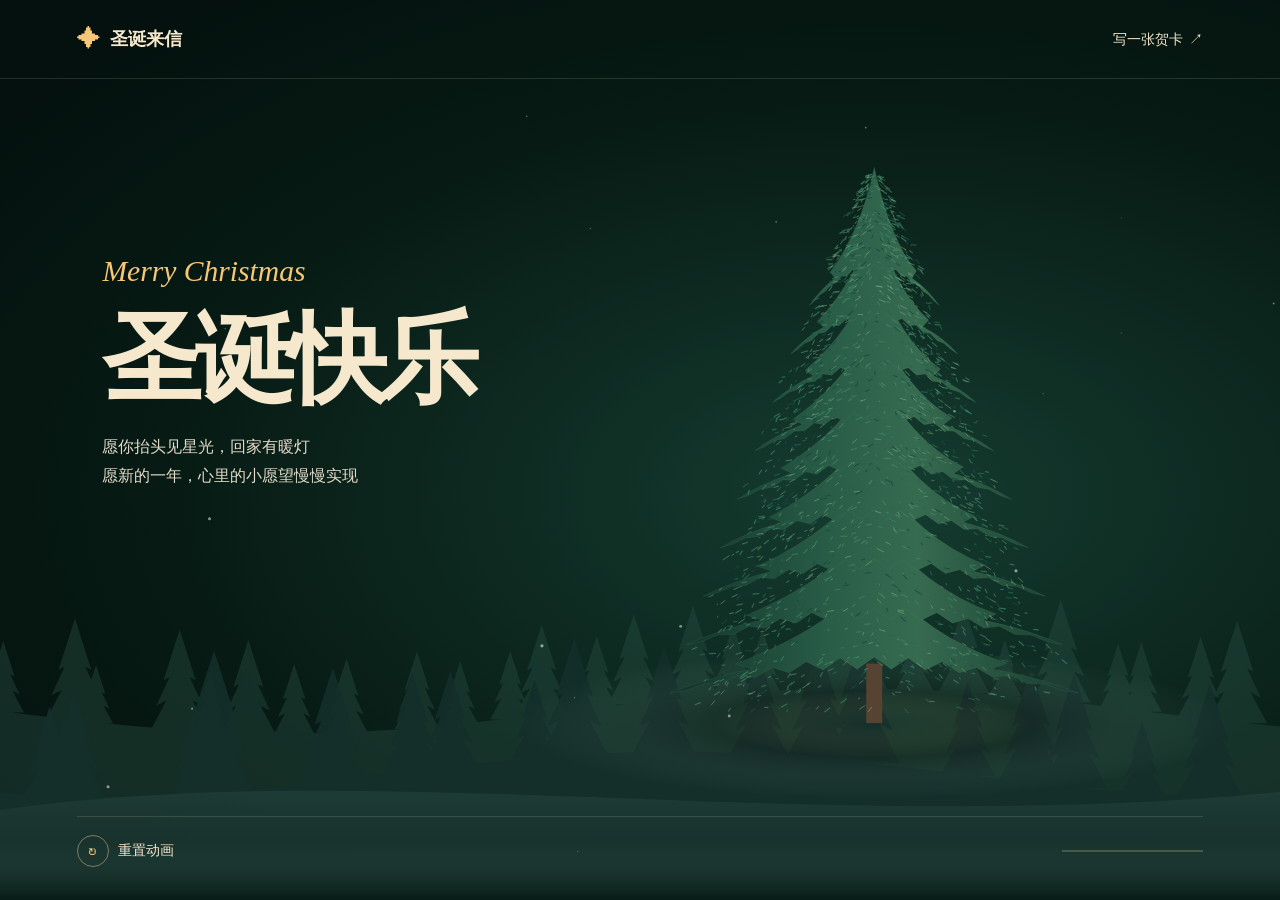
==== commit 10c72376: "圣诞" ====
--- a/index.html
+++ b/index.html
@@ -4,54 +4,65 @@
   <meta charset="utf-8">
   <meta name="viewport" content="width=device-width, initial-scale=1">
   <meta name="theme-color" content="#081a15">
-  <meta name="description" content="滑动点亮圣诞树，拆开挂在枝头的祝福卡。">
-  <title>圣诞来信｜树上有一封信</title>
+  <meta name="description" content="滑动点亮圣诞树，接过圣诞老人送来的贺卡">
+  <title>圣诞来信｜雪地送信</title>
   <link rel="stylesheet" href="style.css">
   <script src="tree.js" defer></script>
   <script src="card.js" defer></script>
 </head>
 <body id="top">
-  <a class="skip-link" href="#tree-card">跳到圣诞贺卡</a>
+  <a class="skip-link" href="#scroll-cue">跳到特效控制</a>
   <main>
     <section class="tree-track" id="greeting" aria-labelledby="tree-title">
       <div class="scene">
         <canvas id="tree-scene" aria-hidden="true"></canvas>
+        <canvas id="scene-snow" aria-hidden="true"></canvas>
         <header class="site-header">
           <a class="wordmark" href="#greeting"><span aria-hidden="true">✦</span> 圣诞来信</a>
-          <nav aria-label="主导航"><a href="#compose">写一张贺卡 <span aria-hidden="true">↗</span></a></nav>
+          <button class="compose-trigger" id="open-compose" type="button" aria-haspopup="dialog" aria-controls="compose">
+            写一张贺卡 <span aria-hidden="true">↗</span>
+          </button>
         </header>
 
         <div class="scene-copy">
           <p class="holiday" lang="en">Merry Christmas</p>
-          <h1 id="tree-title">树上有<br>一封信<span>。</span></h1>
-          <p class="scene-description">往下滑，看看树上的灯光怎么变。<br>点一下枝头的红信封，就能读贺卡。</p>
+          <h1 id="tree-title">圣诞快乐</h1>
+          <p class="scene-description">愿你抬头见星光，回家有暖灯<br>愿新的一年，心里的小愿望慢慢实现</p>
         </div>
 
-        <button class="tree-card" id="tree-card" type="button" data-open-card aria-haspopup="dialog">
-          <span class="card-string" aria-hidden="true"></span>
-          <span class="envelope" aria-hidden="true"><i>✦</i></span>
-          <span class="tree-card-label">打开贺卡</span>
-        </button>
+        <div class="sleigh-arrival" id="sleigh-arrival" hidden>
+          <img class="sleigh-image" src="assets/santa-sleigh.png" width="1120" height="560"
+            alt="驯鹿拉着红色雪橇，圣诞老人举着一封信" draggable="false">
+          <button class="tree-card" id="tree-card" type="button" data-open-card aria-haspopup="dialog" hidden>
+            <span class="tree-card-label">打开贺卡</span>
+          </button>
+        </div>
+
+        <button class="star-egg" id="star-egg" type="button" aria-label="打开树顶彩蛋"
+          aria-haspopup="dialog" aria-controls="star-egg-page" hidden></button>
 
         <div class="scene-controls">
           <button class="scroll-cue" id="scroll-cue" type="button">
-            <span class="scroll-arrow" aria-hidden="true">↓</span><span>滑动切换特效</span>
+            <span class="scroll-arrow" aria-hidden="true">↻</span><span>重置动画</span>
           </button>
-          <div class="scene-progress" aria-hidden="true">
-            <span id="scene-phase">金色灯火</span>
-            <span class="progress-track"><span id="progress-fill"></span></span>
-          </div>
+          <span class="progress-track" aria-hidden="true"><span id="progress-fill"></span></span>
         </div>
 
-        <noscript><p class="noscript-note">请开启 JavaScript 观看圣诞树并打开贺卡。</p></noscript>
+        <noscript><p class="noscript-note">请开启 JavaScript 观看圣诞树并打开贺卡</p></noscript>
       </div>
     </section>
 
-    <section class="compose" id="compose" aria-labelledby="compose-title">
+  </main>
+
+  <dialog class="letter compose-dialog" id="compose" aria-labelledby="compose-title">
+    <div class="compose">
+      <form method="dialog" class="close-form">
+        <button class="close-card" type="submit" aria-label="关闭写贺卡窗口" autofocus>×</button>
+      </form>
       <div class="compose-copy">
         <span class="section-star" aria-hidden="true">✦</span>
-        <h2 id="compose-title">把祝福挂上树</h2>
-        <p>写下对方的名字和一句祝福。朋友收到的链接里，会有你亲手写的贺卡。</p>
+        <h2 id="compose-title">寄出你的祝福</h2>
+        <p>写下对方的名字和一句祝福，把亲手写的贺卡送给朋友</p>
         <img class="compose-image" src="assets/christmas-eve.jpg" width="1536" height="1024"
           alt="雪夜里亮着暖灯的松林小屋" loading="lazy">
       </div>
@@ -61,7 +72,7 @@
           <label>落款 <input name="from" maxlength="24" placeholder="你的名字" autocomplete="off"></label>
         </div>
         <label>祝福语
-          <textarea name="wish" maxlength="160" rows="4" placeholder="愿你这个冬天，遇到很多温柔的小事。"></textarea>
+          <textarea name="wish" maxlength="160" rows="4" placeholder="愿你这个冬天，遇到很多温柔的小事"></textarea>
         </label>
         <button class="button button-green" type="submit">生成祝福卡 <span aria-hidden="true">↗</span></button>
         <div class="share-result" id="share-result" hidden>
@@ -73,13 +84,8 @@
           <button class="text-button" type="button" data-open-card aria-haspopup="dialog">预览贺卡 <span aria-hidden="true">↗</span></button>
         </div>
       </form>
-    </section>
-  </main>
-
-  <footer class="site-footer">
-    <span>圣诞来信 <span aria-hidden="true">✦</span></span>
-    <a href="#greeting">回到圣诞树 <span aria-hidden="true">↑</span></a>
-  </footer>
+    </div>
+  </dialog>
 
   <dialog class="letter" id="christmas-letter" aria-labelledby="card-recipient">
     <article class="letter-paper">
@@ -88,9 +94,16 @@
       </form>
       <p class="letter-holiday" lang="en"><span aria-hidden="true">✦</span> Merry Christmas</p>
       <h2 id="card-recipient">给正在读这封信的你</h2>
-      <p id="card-message">愿你今晚睡得安稳，明早醒来有好心情。愿新的一年，有人陪你走很远的路，也有许多小事让你忍不住笑。圣诞快乐！</p>
+      <p id="card-message">愿你今晚睡得安稳，明早醒来有好心情
+愿新的一年，有人陪你走很远的路，也有许多小事让你忍不住笑
+圣诞快乐！</p>
       <p id="card-sender">—— 圣诞来信</p>
     </article>
   </dialog>
+  <dialog class="letter egg-page" id="star-egg-page" aria-label="彩蛋">
+    <form method="dialog" class="close-form">
+      <button class="close-card" type="submit" aria-label="关闭彩蛋" autofocus>×</button>
+    </form>
+  </dialog>
 </body>
-</html>
+</html>
--- a/style.css
+++ b/style.css
@@ -14,7 +14,7 @@
 }
 
 *, *::before, *::after { box-sizing: border-box; }
-html { scroll-behavior: smooth; }
+html, body { height: 100%; overflow: hidden; overscroll-behavior: none; }
 body { margin: 0; background: var(--night); color: var(--cream); font: 1rem/1.6 var(--sans); }
 a { color: inherit; text-decoration: none; }
 img { display: block; max-width: 100%; }
@@ -26,20 +26,22 @@
 .skip-link { position: fixed; z-index: 9; top: .75rem; left: .75rem; translate: 0 -200%; padding: .65rem 1rem; background: var(--paper); color: var(--ink); }
 .skip-link:focus { translate: 0; }
 
-.tree-track { position: relative; height: 320vh; height: 320svh; }
+.tree-track { height: 100vh; height: 100svh; touch-action: pinch-zoom; }
+.tree-track.can-rotate { cursor: grab; }
+.tree-track.is-rotating { cursor: grabbing; user-select: none; }
 .scene {
-  position: sticky;
-  top: 0;
-  height: 100vh;
-  height: 100svh;
-  min-height: 440px;
+  position: relative;
+  height: 100%;
   overflow: hidden;
   isolation: isolate;
   background: radial-gradient(ellipse at 68% 55%, #153c30, #071a14 58%, #04110e 90%);
 }
-#tree-scene { position: absolute; inset: 0; z-index: -1; width: 100%; height: 100%; pointer-events: none; }
+#tree-scene, #scene-snow { position: absolute; inset: 0; width: 100%; height: 100%; pointer-events: none; }
+#tree-scene { z-index: 1; }
+#scene-snow { z-index: 3; }
 .site-header {
   position: absolute;
+  z-index: 4;
   inset: 0 0 auto;
   display: flex;
   align-items: center;
@@ -51,11 +53,23 @@
 }
 .wordmark { display: flex; align-items: center; gap: .6rem; font: 800 1.15rem/1.2 var(--serif); white-space: nowrap; }
 .wordmark span { color: var(--gold); font: 1.5rem/1 var(--accent); }
-.site-header nav a { display: inline-flex; align-items: center; gap: .4rem; min-height: 44px; font-size: .9rem; }
-.site-header a:hover, .site-footer a:hover { color: var(--gold); }
+.compose-trigger {
+  display: inline-flex;
+  align-items: center;
+  gap: .4rem;
+  min-height: 44px;
+  padding: 0;
+  border: 0;
+  background: none;
+  color: inherit;
+  cursor: pointer;
+  font-size: .9rem;
+}
+.site-header a:hover, .compose-trigger:hover { color: var(--gold); }
 
 .scene-copy {
   position: absolute;
+  z-index: 4;
   top: 28%;
   left: clamp(1.25rem, 8vw, 8rem);
   max-width: 38%;
@@ -66,64 +80,56 @@
   font: italic clamp(1.1rem, 2.4vw, 1.85rem)/1.3 var(--accent);
 }
 .scene h1 { font-size: clamp(3.25rem, 7.7vw, 8.1rem); letter-spacing: -.065em; line-height: 1.03; }
-.scene h1 span { color: var(--gold); }
 .scene-description { margin-top: 1.4rem; color: #e4dcca; line-height: 1.8; }
 
+.sleigh-arrival {
+  position: absolute;
+  top: 0;
+  left: 0;
+  z-index: 2;
+  transform-origin: center;
+  pointer-events: none;
+}
+.sleigh-arrival.is-flying { will-change: transform; }
+.sleigh-image {
+  width: 100%;
+  height: auto;
+  filter: drop-shadow(0 9px 15px #0009);
+  user-select: none;
+}
 .tree-card {
   position: absolute;
-  top: 56%;
-  left: 73%;
-  display: grid;
-  justify-items: center;
-  gap: .55rem;
-  transform: translate(-50%, -20%);
-  z-index: 2;
-  min-width: 76px;
-  padding: 0;
-  border: 0;
-  border-radius: 4px;
+  top: 19%;
+  left: 55.25%;
+  width: max(44px, 12%);
+  height: max(44px, 18%);
+  translate: -50% -50%;
+  padding: 0;
+  border: 0;
+  border-radius: 6px;
   background: transparent;
   color: var(--cream);
   cursor: pointer;
-}
-.card-string { position: absolute; top: -29px; left: 50%; width: 1px; height: 30px; background: linear-gradient(transparent, #ffdaa0 44%); }
-.envelope {
-  position: relative;
-  width: 66px;
-  height: 45px;
-  display: grid;
-  place-items: center;
-  overflow: hidden;
-  border: 1px solid #f5ba79;
-  border-radius: 4px;
-  background: #a8443e;
-  box-shadow: 0 2px 18px #080805c9, 0 0 22px #e9975466;
-  transition: transform .22s ease, background .22s ease;
-}
-.envelope::before {
-  content: "";
-  position: absolute;
-  top: -30px;
-  width: 46px;
-  height: 46px;
-  transform: rotate(45deg);
-  border: 1px solid #f0aa73;
-  background: #bb5447;
-}
-.envelope i {
-  position: relative;
-  display: grid;
-  place-items: center;
-  width: 19px;
-  height: 19px;
-  margin-top: 3px;
+  pointer-events: auto;
+}
+.tree-card:hover { outline: 2px solid var(--gold); outline-offset: 2px; }
+.star-egg {
+  position: absolute;
+  z-index: 4;
+  width: 48px;
+  height: 48px;
+  translate: -50% -50%;
+  padding: 0;
+  border: 0;
   border-radius: 50%;
-  background: #efc17e;
-  color: #732c23;
-  font: normal .78rem/1 var(--accent);
-}
-.tree-card:hover .envelope, .tree-card:focus-visible .envelope { transform: translateY(-4px) rotate(-5deg); background: #bf5549; }
+  background: transparent;
+  cursor: pointer;
+}
 .tree-card-label {
+  position: absolute;
+  bottom: calc(100% + .4rem);
+  left: 50%;
+  translate: -50% 0;
   padding: .2rem .55rem;
   border: 1px solid #f9dba16b;
   border-radius: 100px;
@@ -134,6 +140,7 @@
 }
 .scene-controls {
   position: absolute;
+  z-index: 4;
   display: flex;
   align-items: center;
   justify-content: space-between;
@@ -166,22 +173,17 @@
   font-size: 1.1rem;
 }
 .scroll-cue:hover .scroll-arrow { background: #f8d99820; }
-.scene-progress { display: flex; align-items: center; gap: .75rem; color: #f1d4a6; font-size: .81rem; white-space: nowrap; }
 .progress-track { display: block; width: clamp(45px, 11vw, 150px); height: 2px; overflow: hidden; background: #e6ca8d3b; }
-#progress-fill { display: block; width: 100%; height: 100%; background: var(--gold); transform: scaleX(.05); transform-origin: left; }
+#progress-fill { display: block; width: 100%; height: 100%; background: var(--gold); transform: scaleX(0); transform-origin: left; }
 .noscript-note { position: absolute; bottom: 5rem; right: 1.25rem; max-width: 16rem; }
 
 .compose {
-  color-scheme: light;
+  position: relative;
   display: grid;
   grid-template-columns: minmax(0, 1fr) minmax(0, 1.2fr);
   align-items: start;
   gap: clamp(1.5rem, 7vw, 6.2rem);
-  max-width: 1080px;
-  margin: clamp(3rem, 8vw, 7.5rem) auto;
-  padding: clamp(1.6rem, 6vw, 4.4rem);
-  width: calc(100% - 36px);
-  border: 1px solid #dac8a4;
+  padding: clamp(2.8rem, 6vw, 4.4rem) clamp(1.15rem, 5vw, 3.8rem) clamp(1.35rem, 5vw, 3.4rem);
   background: #f4ead6;
   color: var(--ink);
 }
@@ -236,6 +238,18 @@
   color: var(--ink);
   box-shadow: 0 16px 90px #0008;
 }
+.compose-dialog { width: min(820px, calc(100% - 32px)); }
+.egg-page {
+  inset: 0;
+  width: 100%;
+  height: 100%;
+  max-width: none;
+  max-height: none;
+  margin: 0;
+  border: 0;
+  box-shadow: none;
+}
+.egg-page .close-form { top: 1rem; right: 1rem; }
 .letter::backdrop { background: #06110ce0; backdrop-filter: blur(5px); }
 .letter[open] { animation: reveal .27s ease-out both; }
 @keyframes reveal {
@@ -257,26 +271,19 @@
 #card-recipient { margin-right: 1rem; font-size: clamp(1.6rem, 4.5vw, 2.55rem); overflow-wrap: anywhere; }
 #card-message, #card-sender { margin-top: 1.15rem; white-space: pre-wrap; overflow-wrap: anywhere; line-height: 1.85; }
 #card-sender { color: var(--red); text-align: end; font-weight: 700; }
-body:has(dialog[open]) { overflow: hidden; }
-.site-footer { display: flex; justify-content: space-between; gap: 1rem; max-width: 1080px; width: calc(100% - 36px); margin-inline: auto; padding-block: 1.3rem 2rem; border-top: 1px solid #eed9ac25; color: #ddd2b9; font-size: .89rem; }
 
 @media (max-width: 750px) {
-  .tree-track { height: 300vh; height: 300svh; }
   .site-header { min-height: 62px; }
   .scene-copy { top: 12%; max-width: calc(100% - 2.5rem); }
   .holiday { font-size: 1.13rem; }
-  .scene h1 { font-size: clamp(2.9rem, 10vw, 5.15rem); }
+  .scene h1 { font-size: clamp(2.5rem, 12vw, 4.9rem); }
   .scene h1 br { display: none; }
   .scene-description { font-size: .85rem; margin-top: .45rem; }
   .scene-controls { padding-top: .55rem; }
-  .envelope { width: 54px; height: 39px; }
-  .envelope::before { top: -31px; }
-  .card-string { top: -20px; height: 21px; }
   .compose { grid-template-columns: 1fr; }
-  .compose-image { aspect-ratio: 3.2; }
+  .compose-image { display: none; }
 }
 @media (max-width: 360px) {
-  .scene h1 { font-size: clamp(2.15rem, 10.75vw, 2.9rem); }
   .form-row, .share-fields { grid-template-columns: 1fr; }
 }
 @media (max-height: 540px) and (min-width: 751px) {
@@ -286,7 +293,5 @@
   .scene-description { margin-top: .6rem; }
 }
 @media (prefers-reduced-motion: reduce) {
-  html { scroll-behavior: auto; }
   .letter[open] { animation: none; }
-  .envelope { transition: none; }
-}
+}
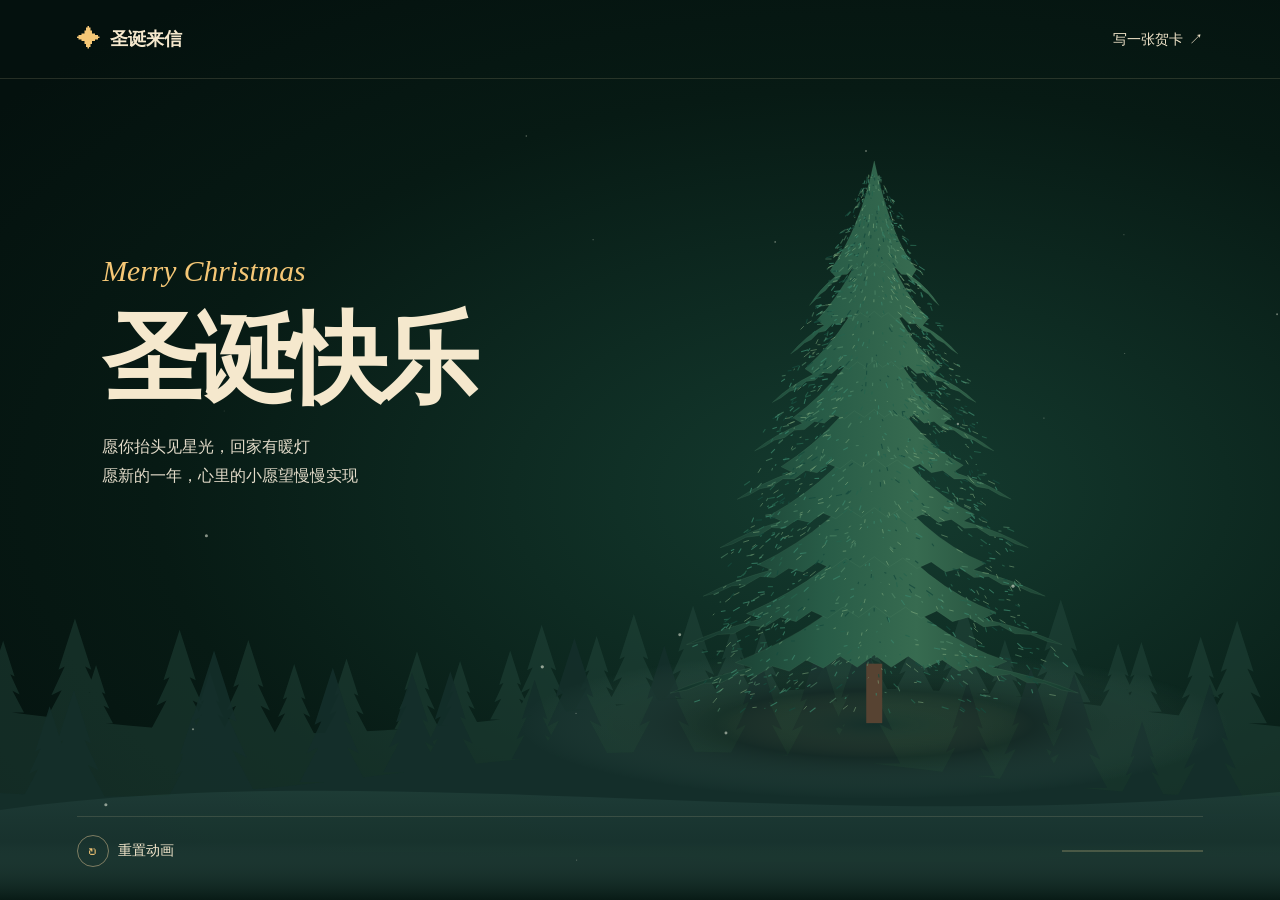
==== commit 1486cad0: "优化1.1" ====
--- a/index.html
+++ b/index.html
@@ -33,9 +33,8 @@
         <div class="sleigh-arrival" id="sleigh-arrival" hidden>
           <img class="sleigh-image" src="assets/santa-sleigh.png" width="1120" height="560"
             alt="驯鹿拉着红色雪橇，圣诞老人举着一封信" draggable="false">
-          <button class="tree-card" id="tree-card" type="button" data-open-card aria-haspopup="dialog" hidden>
-            <span class="tree-card-label">打开贺卡</span>
-          </button>
+          <button class="tree-card" id="tree-card" type="button" data-open-card aria-label="打开贺卡"
+            aria-haspopup="dialog" hidden></button>
         </div>
 
         <button class="star-egg" id="star-egg" type="button" aria-label="打开树顶彩蛋"
--- a/style.css
+++ b/style.css
@@ -125,19 +125,6 @@
   background: transparent;
   cursor: pointer;
 }
-.tree-card-label {
-  position: absolute;
-  bottom: calc(100% + .4rem);
-  left: 50%;
-  translate: -50% 0;
-  padding: .2rem .55rem;
-  border: 1px solid #f9dba16b;
-  border-radius: 100px;
-  white-space: nowrap;
-  background: #12241de8;
-  color: #fff2d5;
-  font-size: .78rem;
-}
 .scene-controls {
   position: absolute;
   z-index: 4;
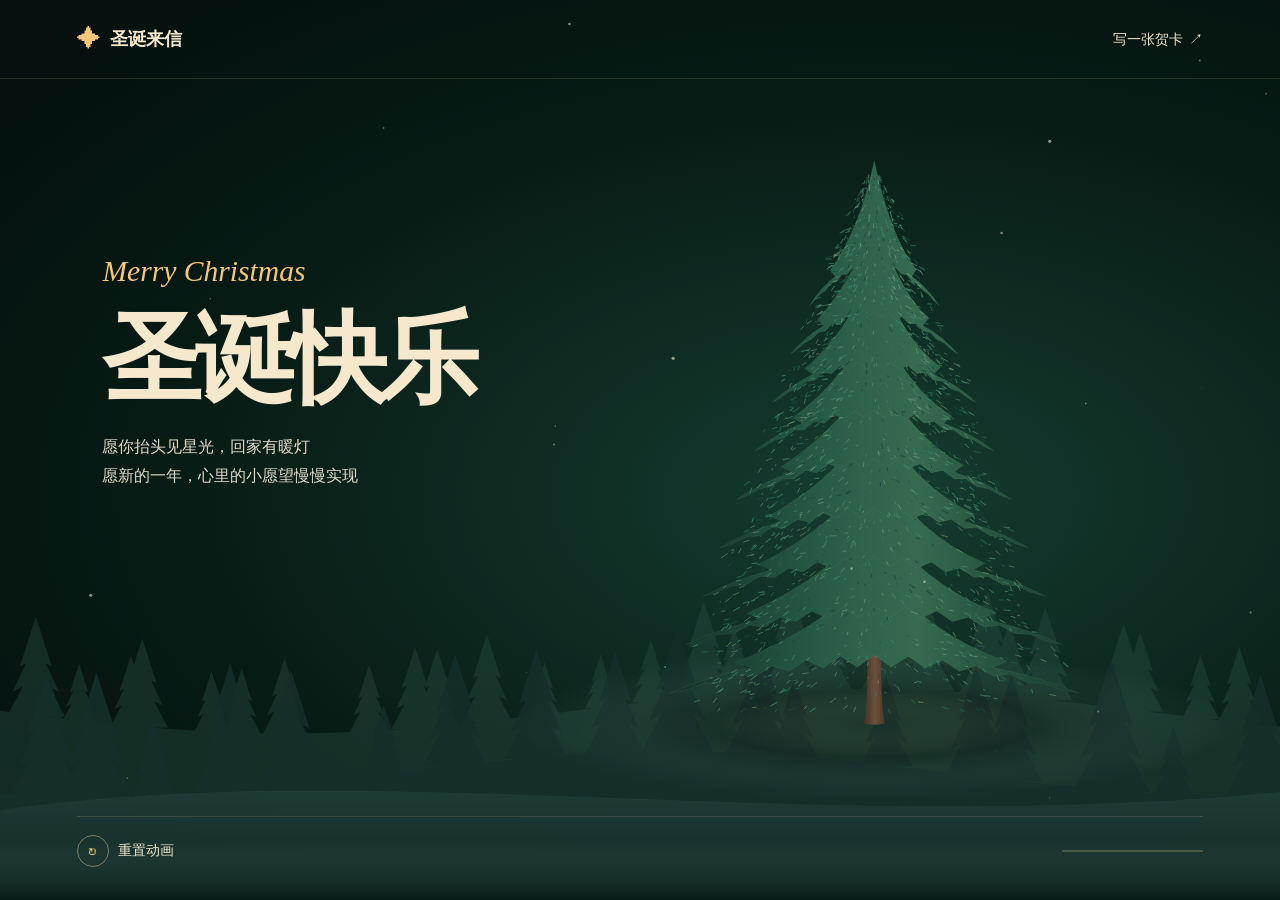
==== commit 44ec81d3: "26.11.18" ====
--- a/index.html
+++ b/index.html
@@ -37,8 +37,8 @@
             aria-haspopup="dialog" hidden></button>
         </div>
 
-        <button class="star-egg" id="star-egg" type="button" aria-label="打开树顶彩蛋"
-          aria-haspopup="dialog" aria-controls="star-egg-page" hidden></button>
+        <button class="gift-hotspot" id="green-gift" type="button" aria-label="查看礼物"
+          aria-haspopup="dialog" aria-controls="gift-dialog" hidden></button>
 
         <div class="scene-controls">
           <button class="scroll-cue" id="scroll-cue" type="button">
@@ -61,14 +61,13 @@
       <div class="compose-copy">
         <span class="section-star" aria-hidden="true">✦</span>
         <h2 id="compose-title">寄出你的祝福</h2>
-        <p>写下对方的名字和一句祝福，把亲手写的贺卡送给朋友</p>
         <img class="compose-image" src="assets/christmas-eve.jpg" width="1536" height="1024"
           alt="雪夜里亮着暖灯的松林小屋" loading="lazy">
       </div>
       <form id="card-form">
         <div class="form-row">
-          <label>收信人 <input name="to" maxlength="24" placeholder="朋友的名字" autocomplete="off"></label>
-          <label>落款 <input name="from" maxlength="24" placeholder="你的名字" autocomplete="off"></label>
+          <label>收信人 <input name="to" maxlength="24" autocomplete="off"></label>
+          <label>落款 <input name="from" maxlength="24" autocomplete="off"></label>
         </div>
         <label>祝福语
           <textarea name="wish" maxlength="160" rows="4" placeholder="愿你这个冬天，遇到很多温柔的小事"></textarea>
@@ -99,10 +98,19 @@
       <p id="card-sender">—— 圣诞来信</p>
     </article>
   </dialog>
-  <dialog class="letter egg-page" id="star-egg-page" aria-label="彩蛋">
-    <form method="dialog" class="close-form">
-      <button class="close-card" type="submit" aria-label="关闭彩蛋" autofocus>×</button>
-    </form>
+  <dialog class="letter gift-dialog" id="gift-dialog" aria-label="礼物">
+    <div class="letter-paper">
+      <form method="dialog" class="close-form">
+        <button class="close-card" type="submit" aria-label="关闭礼物" autofocus>×</button>
+      </form>
+      <p class="gift-code">神秘兑换码：<strong>Se20261225Ki</strong></p>
+      <p class="gift-clue-label">线索</p>
+      <figure class="gift-clue">
+        <img src="assets/gift-ant-christmas-eve.jpg" alt="平安夜里，蓝色蚂蚁背着红苹果走过雪地，远处的圣诞树亮着暖灯"
+          width="560" height="560" loading="lazy">
+        <figcaption>（时间and地点）</figcaption>
+      </figure>
+    </div>
   </dialog>
 </body>
 </html>
--- a/style.css
+++ b/style.css
@@ -113,15 +113,15 @@
   pointer-events: auto;
 }
 .tree-card:hover { outline: 2px solid var(--gold); outline-offset: 2px; }
-.star-egg {
-  position: absolute;
-  z-index: 4;
-  width: 48px;
-  height: 48px;
+.gift-hotspot {
+  position: absolute;
+  z-index: 5;
+  width: 24px;
+  height: 24px;
   translate: -50% -50%;
   padding: 0;
   border: 0;
-  border-radius: 50%;
+  border-radius: 4px;
   background: transparent;
   cursor: pointer;
 }
@@ -176,7 +176,6 @@
 }
 .compose-copy h2 { font-size: clamp(2rem, 4.5vw, 3.4rem); }
 .section-star { color: var(--red); font: 1.45rem/1 var(--accent); display: inline-block; margin-bottom: .55rem; }
-.compose-copy p { margin-top: .7rem; color: var(--muted); }
 .compose-image { margin-top: 1.2rem; width: 100%; height: auto; aspect-ratio: 2.35; object-fit: cover; object-position: 60% center; }
 
 #card-form { display: grid; gap: 1rem; min-width: 0; }
@@ -226,17 +225,14 @@
   box-shadow: 0 16px 90px #0008;
 }
 .compose-dialog { width: min(820px, calc(100% - 32px)); }
-.egg-page {
-  inset: 0;
-  width: 100%;
-  height: 100%;
-  max-width: none;
-  max-height: none;
-  margin: 0;
-  border: 0;
-  box-shadow: none;
-}
-.egg-page .close-form { top: 1rem; right: 1rem; }
+.gift-dialog { width: min(340px, calc(100% - 34px)); text-align: center; }
+.gift-dialog .letter-paper { padding: 3.6rem 1rem 1.25rem; }
+.gift-code { font-size: .95rem; }
+.gift-code strong { color: var(--red); white-space: nowrap; }
+.gift-clue-label { margin-top: .85rem; font-weight: 700; }
+.gift-clue { margin: 0; }
+.gift-clue img { width: min(10.5rem, 100%); height: auto; margin: .35rem auto 0; }
+.gift-clue figcaption { margin-top: .35rem; color: var(--muted); font-size: .85rem; }
 .letter::backdrop { background: #06110ce0; backdrop-filter: blur(5px); }
 .letter[open] { animation: reveal .27s ease-out both; }
 @keyframes reveal {
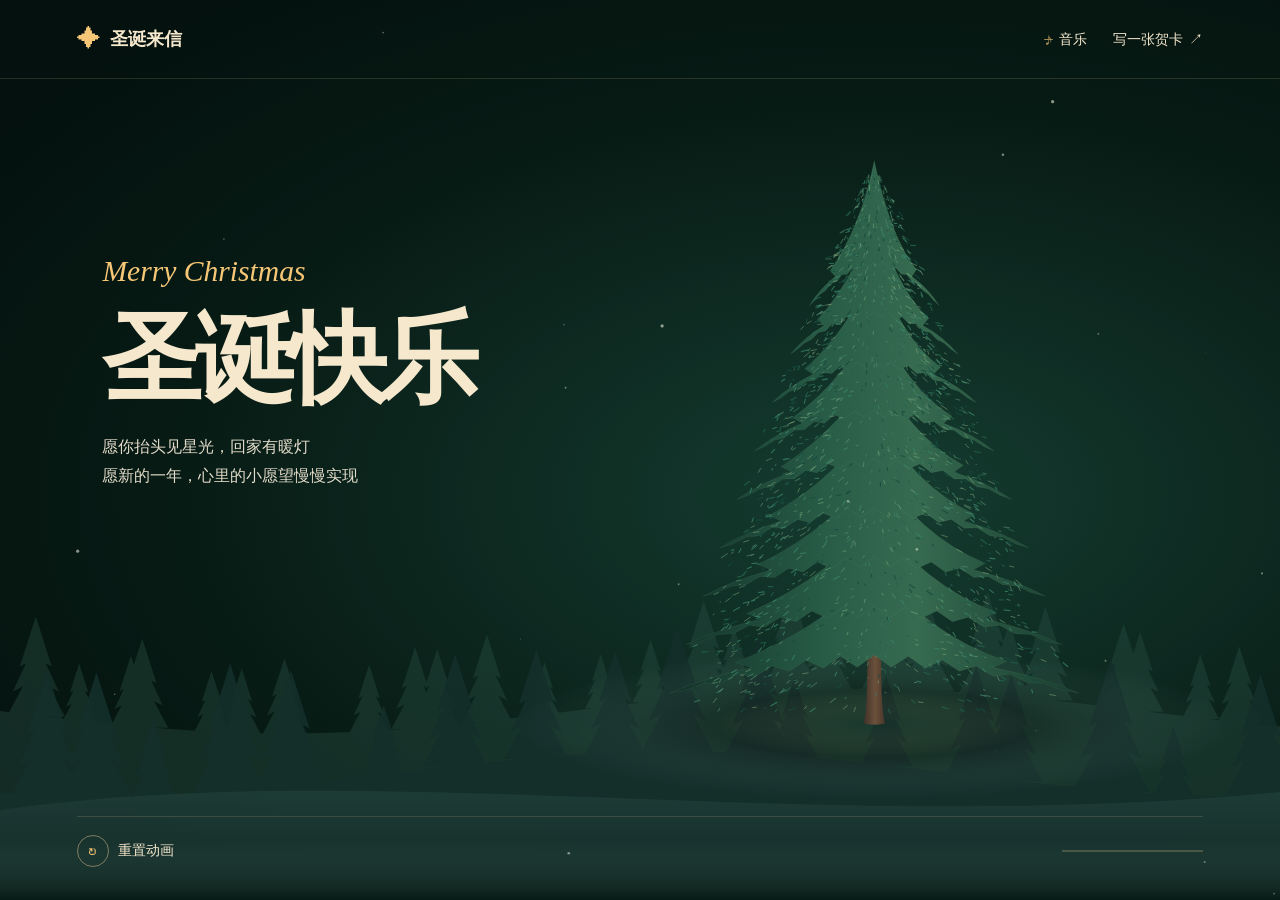
==== commit ad3b9daf: "music" ====
--- a/index.html
+++ b/index.html
@@ -9,6 +9,7 @@
   <link rel="stylesheet" href="style.css">
   <script src="tree.js" defer></script>
   <script src="card.js" defer></script>
+  <script src="music.js" defer></script>
 </head>
 <body id="top">
   <a class="skip-link" href="#scroll-cue">跳到特效控制</a>
@@ -19,10 +20,16 @@
         <canvas id="scene-snow" aria-hidden="true"></canvas>
         <header class="site-header">
           <a class="wordmark" href="#greeting"><span aria-hidden="true">✦</span> 圣诞来信</a>
-          <button class="compose-trigger" id="open-compose" type="button" aria-haspopup="dialog" aria-controls="compose">
-            写一张贺卡 <span aria-hidden="true">↗</span>
-          </button>
+          <div class="header-actions">
+            <button class="music-trigger" id="toggle-music" type="button" aria-label="背景音乐" aria-pressed="false" hidden>
+              <span class="music-note" aria-hidden="true">♪</span> 音乐
+            </button>
+            <button class="compose-trigger" id="open-compose" type="button" aria-haspopup="dialog" aria-controls="compose">
+              写一张贺卡 <span aria-hidden="true">↗</span>
+            </button>
+          </div>
         </header>
+        <audio id="background-music" src="music/Facing%20The%20Sun%20-%20Jamvana%20(Soft).mp3" preload="none" loop></audio>
 
         <div class="scene-copy">
           <p class="holiday" lang="en">Merry Christmas</p>
--- a/style.css
+++ b/style.css
@@ -53,7 +53,8 @@
 }
 .wordmark { display: flex; align-items: center; gap: .6rem; font: 800 1.15rem/1.2 var(--serif); white-space: nowrap; }
 .wordmark span { color: var(--gold); font: 1.5rem/1 var(--accent); }
-.compose-trigger {
+.header-actions { display: flex; align-items: center; gap: clamp(.65rem, 3vw, 1.6rem); }
+.compose-trigger, .music-trigger {
   display: inline-flex;
   align-items: center;
   gap: .4rem;
@@ -64,8 +65,12 @@
   color: inherit;
   cursor: pointer;
   font-size: .9rem;
-}
-.site-header a:hover, .compose-trigger:hover { color: var(--gold); }
+  white-space: nowrap;
+}
+.music-note { color: var(--gold); font-size: 1.2em; }
+.music-trigger[aria-pressed="false"] .music-note { opacity: .65; text-decoration: line-through; }
+.music-trigger[aria-pressed="true"] { color: var(--gold); }
+.site-header a:hover, .compose-trigger:hover, .music-trigger:hover { color: var(--gold); }
 
 .scene-copy {
   position: absolute;
